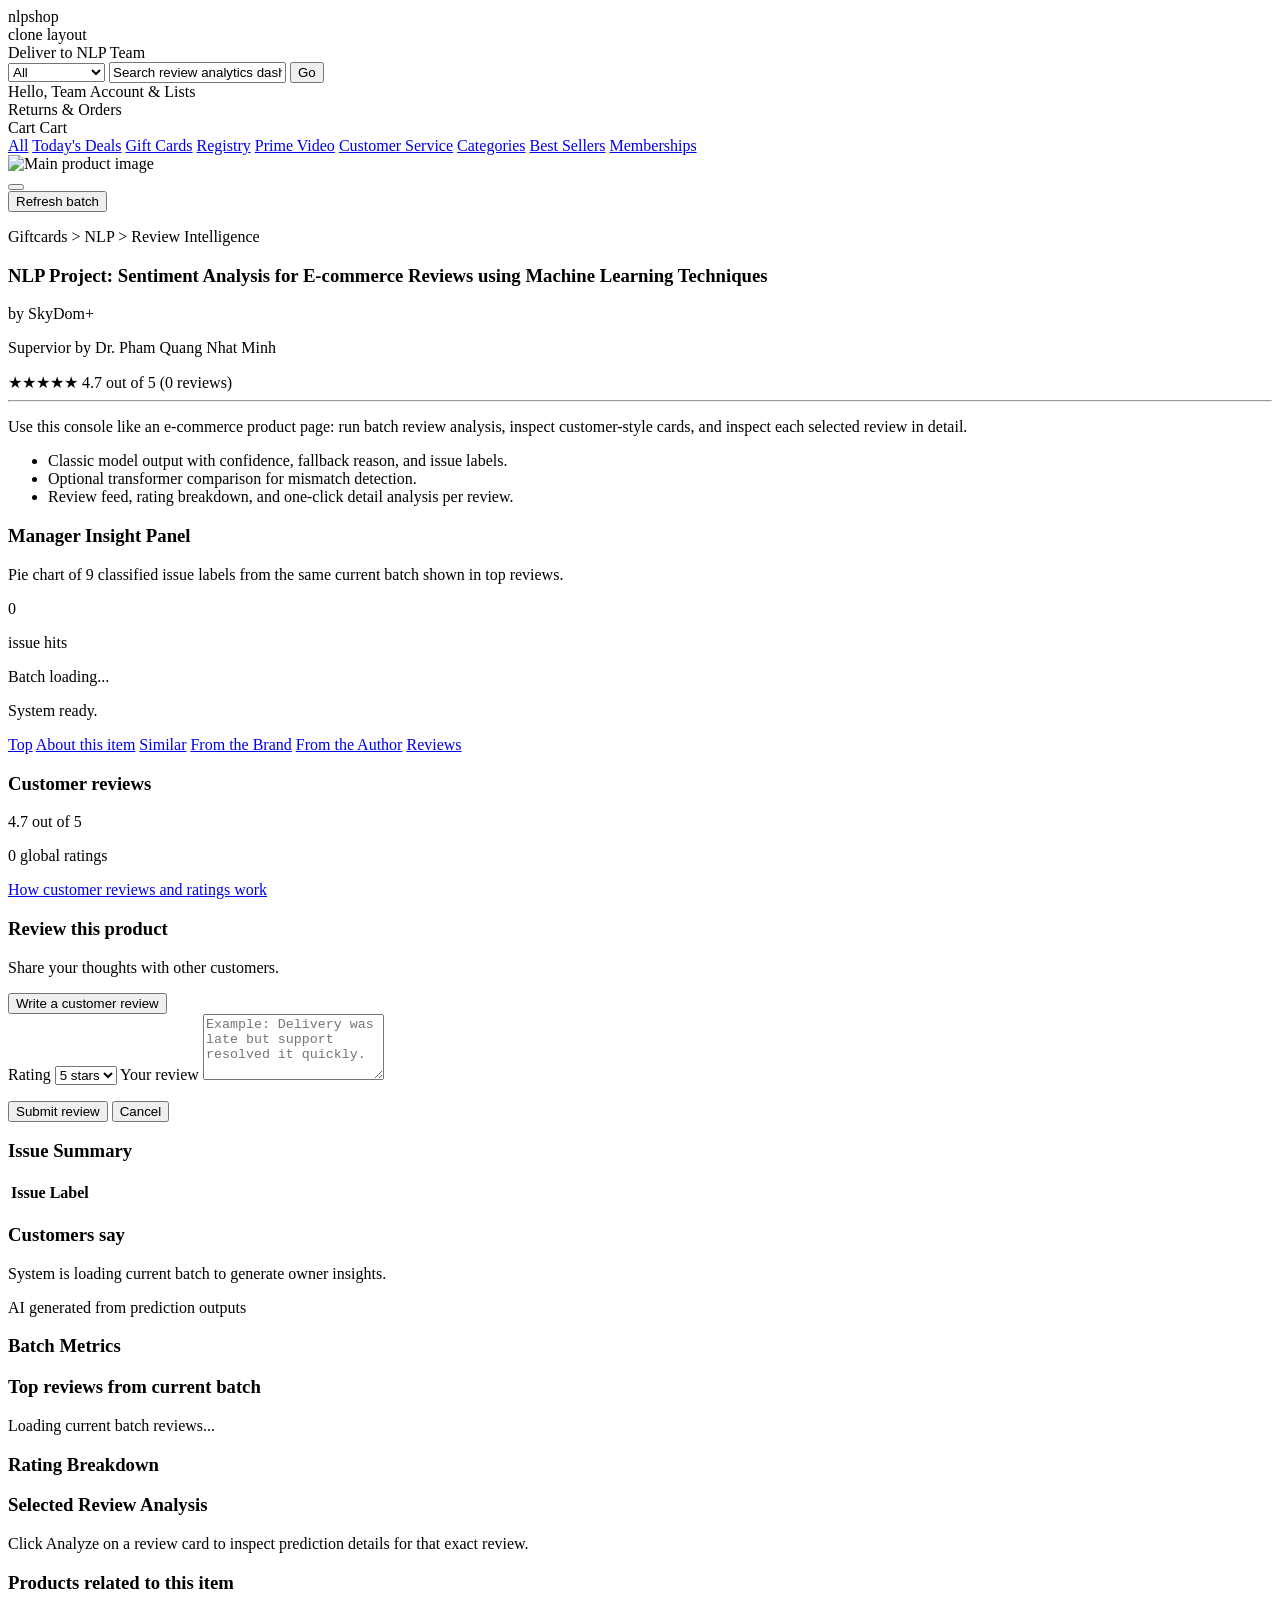
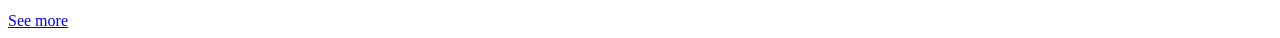
==== webapp/static/index.html @ 289f34f3 "Update demo setup and improve webapp review/issue behavior" ====
﻿<!doctype html>
<html lang="en">
<head>
  <meta charset="UTF-8" />
  <meta name="viewport" content="width=device-width, initial-scale=1.0" />
  <title>NLP Review Ops</title>
  <link rel="preconnect" href="https://fonts.googleapis.com" />
  <link rel="preconnect" href="https://fonts.gstatic.com" crossorigin />
  <link
    href="https://fonts.googleapis.com/css2?family=Barlow:wght@500;600;700&family=Source+Sans+3:wght@400;500;600;700&display=swap"
    rel="stylesheet"
  />
  <link rel="stylesheet" href="/static/styles.css?v=20260314a" />
</head>
<body>
  <header class="site-header">
    <div class="header-top">
      <div class="logo-block">
        <div class="logo-mark">nlp<span>shop</span></div>
        <div class="logo-sub">clone layout</div>
      </div>

      <div class="ship-block">
        <span class="ship-label">Deliver to</span>
        <span class="ship-value">NLP Team</span>
      </div>

      <div class="search-block">
        <select aria-label="Search category">
          <option>All</option>
          <option>Sentiment</option>
          <option>Issue Labels</option>
          <option>Transformer</option>
        </select>
        <input type="text" value="Search review analytics dashboard" readonly />
        <button type="button" aria-label="Search">Go</button>
      </div>

      <div class="header-actions">
        <div class="action-tile">
          <span class="small">Hello, Team</span>
          <span class="large">Account & Lists</span>
        </div>
        <div class="action-tile">
          <span class="small">Returns</span>
          <span class="large">& Orders</span>
        </div>
        <div class="cart-tile">
          <span class="cart-icon">Cart</span>
          <span>Cart</span>
        </div>
      </div>
    </div>

    <nav class="header-sub">
      <a href="#">All</a>
      <a href="#">Today's Deals</a>
      <a href="#">Gift Cards</a>
      <a href="#">Registry</a>
      <a href="#">Prime Video</a>
      <a href="#">Customer Service</a>
      <a href="#">Categories</a>
      <a href="#">Best Sellers</a>
      <a href="#">Memberships</a>
    </nav>
  </header>

  <main class="page-wrap">
    <section class="product-grid">
      <aside class="card product-left">
        <div class="product-image-frame">
          <img id="main-product-image" src="" alt="Main product image" />
        </div>
        <div id="product-thumb-grid" class="thumb-grid">
          <button class="thumb active" type="button"></button>
        </div>
        <button id="run-sample-from-left" class="outline-btn" type="button">Refresh batch</button>
      </aside>

      <section class="card product-center">
        <p class="breadcrumbs">Giftcards &gt; NLP &gt; Review Intelligence</p>
        <h1>NLP Project: Sentiment Analysis for E-commerce Reviews using Machine Learning Techniques</h1>
        <p class="byline">by SkyDom+</p>
        <p class="byline-sub">Supervior by Dr. Pham Quang Nhat Minh</p>
        <div class="rating-line">
          <span id="product-stars">&#9733;&#9733;&#9733;&#9733;&#9733;</span>
          <span id="product-rating-value">4.7 out of 5</span>
          <span id="product-rating-count">(0 reviews)</span>
        </div>
        <hr />
        <p class="description">
          Use this console like an e-commerce product page: run batch review analysis, inspect
          customer-style cards, and inspect each selected review in detail.
        </p>
        <ul class="highlights">
          <li>Classic model output with confidence, fallback reason, and issue labels.</li>
          <li>Optional transformer comparison for mismatch detection.</li>
          <li>Review feed, rating breakdown, and one-click detail analysis per review.</li>
        </ul>
        <div id="status-strip" class="status-strip"></div>
      </section>

      <aside class="product-right">
        <article class="card manager-insight-card">
          <h3>Manager Insight Panel</h3>
          <p class="muted">
            Pie chart of 9 classified issue labels from the same current batch shown in top reviews.
          </p>
          <div class="ops-pie-layout">
            <div id="ops-label-pie" class="ops-label-pie">
              <div class="ops-pie-center">
                <p id="ops-total-flags">0</p>
                <span>issue hits</span>
              </div>
            </div>
            <div id="ops-label-legend" class="ops-label-legend"></div>
          </div>
          <p id="ops-batch-note" class="muted">Batch loading...</p>
          <p id="run-message" class="run-message">System ready.</p>
        </article>
      </aside>
    </section>

    <nav class="review-tabs">
      <a href="#">Top</a>
      <a href="#">About this item</a>
      <a href="#">Similar</a>
      <a href="#">From the Brand</a>
      <a href="#">From the Author</a>
      <a class="active" href="#">Reviews</a>
    </nav>

    <section class="review-grid">
      <aside class="left-column">
        <article class="card">
          <h3>Customer reviews</h3>
          <p id="left-overall-score" class="overall-score">4.7 out of 5</p>
          <p id="left-rating-count" class="muted">0 global ratings</p>
          <div id="rating-bars" class="rating-bars"></div>
          <a class="muted-link" href="#">How customer reviews and ratings work</a>
        </article>

        <article class="card">
          <h3>Review this product</h3>
          <p class="muted">Share your thoughts with other customers.</p>
          <button id="write-review-btn" class="outline-btn" type="button">Write a customer review</button>
          <div id="review-compose-panel" class="review-compose-panel hidden" aria-live="polite">
            <label for="review-compose-rating">Rating</label>
            <select id="review-compose-rating">
              <option value="5">5 stars</option>
              <option value="4">4 stars</option>
              <option value="3">3 stars</option>
              <option value="2">2 stars</option>
              <option value="1">1 star</option>
            </select>
            <label for="review-compose-text">Your review</label>
            <textarea
              id="review-compose-text"
              rows="4"
              maxlength="1200"
              placeholder="Example: Delivery was late but support resolved it quickly."
            ></textarea>
            <p id="review-compose-error" class="compose-error hidden"></p>
            <div class="compose-actions">
              <button id="review-compose-submit" class="prime-btn" type="button">Submit review</button>
              <button id="review-compose-cancel" class="outline-btn" type="button">Cancel</button>
            </div>
          </div>
        </article>

        <article id="issues-panel" class="card hidden">
          <h3>Issue Summary</h3>
          <div class="table-wrap small">
            <table id="issues-table">
              <thead>
                <tr>
                  <th>Issue Label</th>
                </tr>
              </thead>
              <tbody></tbody>
            </table>
          </div>
        </article>
      </aside>

      <section class="center-column">
        <article class="card">
          <h3>Customers say</h3>
          <p id="customer-say-text" class="customer-say-text">
            System is loading current batch to generate owner insights.
          </p>
          <p class="muted">AI generated from prediction outputs</p>
          <div id="customer-say-tags" class="tag-row"></div>
        </article>

        <article id="summary-panel" class="card hidden">
          <h3>Batch Metrics</h3>
          <div id="kpi-grid" class="kpi-grid"></div>
        </article>

        <article class="card">
          <div class="row-between">
            <h3>Top reviews from current batch</h3>
            <span id="mismatch-note" class="muted"></span>
          </div>
          <div id="reviews-feed" class="reviews-feed current-batch-feed">
            <p class="muted">Loading current batch reviews...</p>
          </div>
        </article>
      </section>

      <aside class="right-column">
        <article id="distribution-panel" class="card hidden">
          <h3>Rating Breakdown</h3>
          <div id="distribution-bars" class="distribution-bars"></div>
        </article>

        <article id="single-review-panel" class="card single-review-panel">
          <h3>Selected Review Analysis</h3>
          <p id="single-review-hint" class="muted">
            Click Analyze on a review card to inspect prediction details for that exact review.
          </p>
          <div id="single-review-content"></div>
        </article>
      </aside>
    </section>

    <section class="recommended-section card">
      <div class="row-between">
        <h3>Products related to this item</h3>
        <a href="#">See more</a>
      </div>
      <div id="recommended-grid" class="recommended-grid"></div>
    </section>
  </main>

  <script src="/static/app.js?v=20260314b"></script>
</body>
</html>
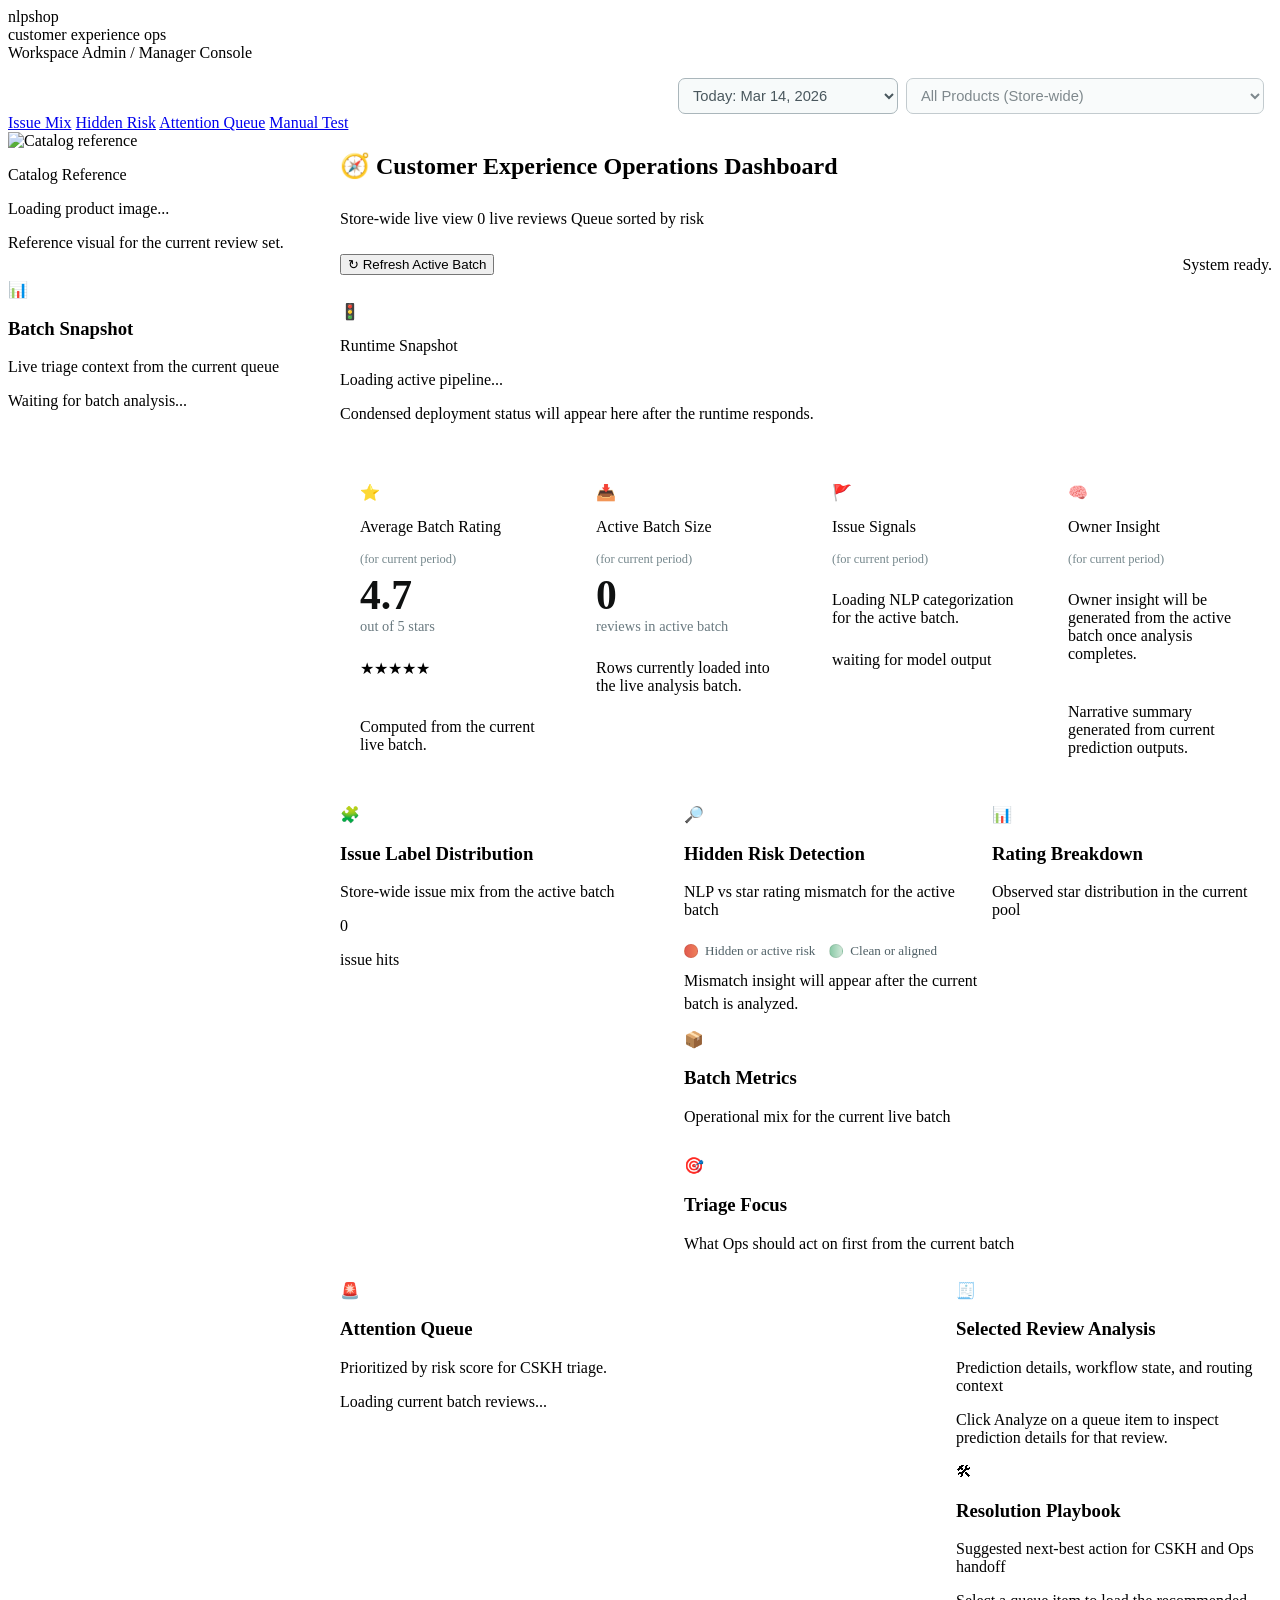
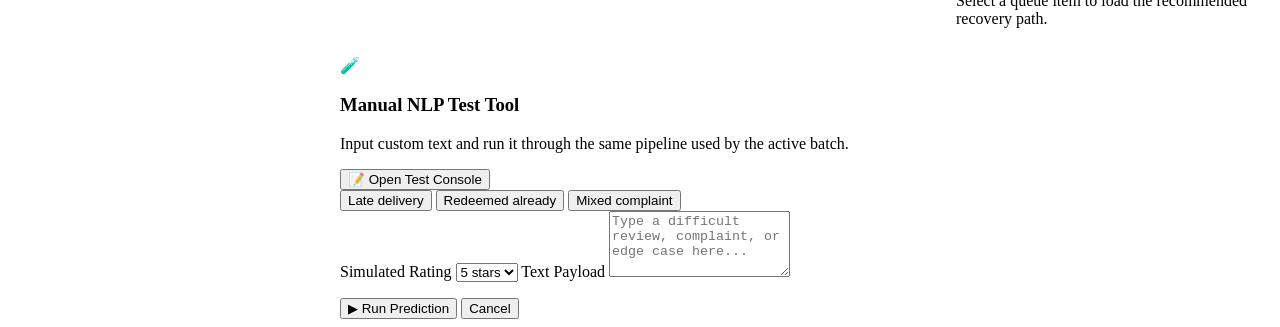
==== commit d9288f32: "updaet UI" ====
--- a/webapp/static/index.html
+++ b/webapp/static/index.html
@@ -1,241 +1,704 @@
-﻿<!doctype html>
+<!doctype html>
 <html lang="en">
 <head>
   <meta charset="UTF-8" />
   <meta name="viewport" content="width=device-width, initial-scale=1.0" />
-  <title>NLP Review Ops</title>
+  <title>NLPSHOP CX Ops Dashboard</title>
   <link rel="preconnect" href="https://fonts.googleapis.com" />
   <link rel="preconnect" href="https://fonts.gstatic.com" crossorigin />
   <link
     href="https://fonts.googleapis.com/css2?family=Barlow:wght@500;600;700&family=Source+Sans+3:wght@400;500;600;700&display=swap"
     rel="stylesheet"
   />
-  <link rel="stylesheet" href="/static/styles.css?v=20260314a" />
+  <link rel="stylesheet" href="/static/styles.css?v=20260321q" />
+  <style>
+    body::before,
+    body::after {
+      display: none;
+    }
+
+    .admin-shell {
+      display: grid;
+      grid-template-columns: 320px minmax(0, 1fr);
+      gap: 12px;
+      position: relative;
+      z-index: 1;
+      align-items: start;
+    }
+
+    .catalog-rail {
+      position: sticky;
+      top: 98px;
+      align-self: start;
+      display: grid;
+      gap: 12px;
+    }
+
+    .dashboard-content {
+      min-width: 0;
+      display: grid;
+      gap: 12px;
+    }
+
+    .top-control-cluster {
+      display: grid;
+      gap: 4px;
+      justify-items: end;
+    }
+
+    .top-control-row {
+      display: flex;
+      align-items: center;
+      justify-content: flex-end;
+      gap: 8px;
+      flex-wrap: wrap;
+    }
+
+    .top-control-group {
+      display: grid;
+      gap: 4px;
+    }
+
+    .top-control-label {
+      margin: 0;
+      font-size: 0.68rem;
+      text-transform: uppercase;
+      letter-spacing: 0.08em;
+      color: rgba(255, 255, 255, 0.78);
+    }
+
+    .admin-select--dark {
+      min-width: 220px;
+      color: #223239;
+      background: #ffffff;
+      border-color: #ffffff;
+    }
+
+    .top-context-note {
+      margin: 0;
+      max-width: none;
+      font-size: 0.72rem;
+      line-height: 1.25;
+      text-align: left;
+      color: rgba(255, 255, 255, 0.64);
+      flex: 1;
+    }
+
+    .admin-hero {
+      display: grid;
+      grid-template-columns: minmax(0, 1fr);
+      gap: 12px;
+      align-items: start;
+    }
+
+    .admin-hero-main,
+    .admin-hero-side {
+      display: grid;
+      gap: 10px;
+    }
+
+    .admin-control-panel {
+      display: grid;
+      gap: 8px;
+    }
+
+    .admin-select {
+      width: 100%;
+      border: 1px solid #aab6bb;
+      border-radius: 7px;
+      padding: 8px 10px;
+      font-size: 0.92rem;
+      font-family: "Source Sans 3", sans-serif;
+      color: #49575d;
+      background: #f7fafa;
+    }
+
+    .admin-action-row {
+      display: flex;
+      align-items: center;
+      justify-content: space-between;
+      gap: 12px;
+      flex-wrap: wrap;
+    }
+
+    .admin-summary-grid {
+      display: grid;
+      grid-template-columns: repeat(4, minmax(0, 1fr));
+      gap: 12px;
+    }
+
+    .admin-summary-card {
+      display: grid;
+      gap: 8px;
+      align-content: start;
+      min-height: 158px;
+      padding: 20px;
+    }
+
+    .admin-summary-value {
+      margin: 0;
+      font-size: 2.6rem;
+      font-weight: 700;
+      line-height: 0.98;
+      color: #0f1111;
+    }
+
+    .admin-summary-inline-note {
+      margin: 0;
+      font-size: 0.9rem;
+      color: #6a7a80;
+      font-weight: 500;
+    }
+
+    .admin-summary-stack {
+      display: grid;
+      gap: 2px;
+      align-items: end;
+    }
+
+    .admin-summary-period {
+      margin: 0;
+      font-size: 0.78rem;
+      color: #76888d;
+    }
+
+    .admin-status-strip {
+      display: grid;
+      gap: 8px;
+    }
+
+    .admin-analysis-grid {
+      display: grid;
+      grid-template-columns: minmax(290px, 330px) minmax(0, 1fr);
+      gap: 14px;
+      align-items: start;
+    }
+
+    .admin-analysis-stack {
+      display: grid;
+      grid-template-columns: minmax(0, 1.2fr) minmax(280px, 0.92fr);
+      gap: 14px;
+      align-items: start;
+    }
+
+    .admin-span-two {
+      grid-column: 1 / -1;
+    }
+
+    .admin-queue-grid {
+      display: grid;
+      grid-template-columns: minmax(0, 1fr) 316px;
+      gap: 12px;
+      align-items: start;
+    }
+
+    .queue-main-column {
+      display: grid;
+      gap: 12px;
+      min-width: 0;
+    }
+
+    .legacy-hide {
+      display: none !important;
+    }
+
+    .mismatch-chart {
+      display: grid;
+      gap: 14px;
+      margin-top: 10px;
+    }
+
+    .mismatch-row {
+      display: grid;
+      gap: 8px;
+    }
+
+    .mismatch-row-head {
+      display: flex;
+      align-items: baseline;
+      justify-content: space-between;
+      gap: 12px;
+      flex-wrap: wrap;
+    }
+
+    .mismatch-row-label {
+      margin: 0;
+      font-size: 0.92rem;
+      font-weight: 700;
+      color: #223239;
+    }
+
+    .mismatch-row-meta {
+      margin: 0;
+      font-size: 0.8rem;
+      color: #66777c;
+    }
+
+    .mismatch-bar {
+      display: flex;
+      height: 18px;
+      overflow: hidden;
+      border-radius: 999px;
+      background: #eef3f5;
+      border: 1px solid #d7e0e3;
+    }
+
+    .mismatch-segment {
+      height: 100%;
+      min-width: 0;
+    }
+
+    .mismatch-segment--risk {
+      background: linear-gradient(90deg, #e15a4f 0%, #ef7f5a 100%);
+    }
+
+    .mismatch-segment--clean {
+      background: linear-gradient(90deg, #89c9a6 0%, #cfe8d8 100%);
+    }
+
+    .mismatch-legend {
+      display: flex;
+      gap: 14px;
+      flex-wrap: wrap;
+      margin-top: 8px;
+    }
+
+    .mismatch-legend-item {
+      display: inline-flex;
+      align-items: center;
+      gap: 7px;
+      font-size: 0.82rem;
+      color: #4f6066;
+    }
+
+    .mismatch-legend-swatch {
+      width: 12px;
+      height: 12px;
+      border-radius: 999px;
+      border: 1px solid rgba(0, 0, 0, 0.08);
+    }
+
+    .mismatch-note {
+      margin: 10px 0 0;
+      line-height: 1.45;
+    }
+
+    @media (max-width: 1180px) {
+      .admin-shell,
+      .admin-hero,
+      .admin-analysis-grid,
+      .admin-queue-grid {
+        grid-template-columns: 1fr;
+      }
+
+      .catalog-rail {
+        position: static;
+      }
+
+      .top-control-cluster {
+        justify-items: stretch;
+      }
+
+      .top-control-row {
+        justify-content: flex-start;
+      }
+
+      .top-context-note {
+        text-align: left;
+      }
+
+      .admin-analysis-stack {
+        grid-template-columns: 1fr;
+      }
+
+      #metrics-panel {
+        grid-column: auto;
+      }
+
+      .admin-span-two {
+        grid-column: auto;
+      }
+    }
+
+    @media (max-width: 900px) {
+      .admin-summary-grid {
+        grid-template-columns: repeat(2, minmax(0, 1fr));
+      }
+    }
+
+    @media (max-width: 620px) {
+      .admin-summary-grid {
+        grid-template-columns: 1fr;
+      }
+    }
+  </style>
 </head>
-<body>
+<body data-app-view="admin">
   <header class="site-header">
     <div class="header-top">
       <div class="logo-block">
         <div class="logo-mark">nlp<span>shop</span></div>
-        <div class="logo-sub">clone layout</div>
+        <div class="logo-sub">customer experience ops</div>
       </div>
 
       <div class="ship-block">
-        <span class="ship-label">Deliver to</span>
-        <span class="ship-value">NLP Team</span>
-      </div>
-
-      <div class="search-block">
-        <select aria-label="Search category">
-          <option>All</option>
-          <option>Sentiment</option>
-          <option>Issue Labels</option>
-          <option>Transformer</option>
-        </select>
-        <input type="text" value="Search review analytics dashboard" readonly />
-        <button type="button" aria-label="Search">Go</button>
-      </div>
-
-      <div class="header-actions">
-        <div class="action-tile">
-          <span class="small">Hello, Team</span>
-          <span class="large">Account & Lists</span>
-        </div>
-        <div class="action-tile">
-          <span class="small">Returns</span>
-          <span class="large">& Orders</span>
-        </div>
-        <div class="cart-tile">
-          <span class="cart-icon">Cart</span>
-          <span>Cart</span>
+        <span class="ship-label">Workspace</span>
+        <span class="ship-value">Admin / Manager Console</span>
+      </div>
+
+      <div class="top-control-cluster">
+        <div class="top-control-row">
+          <label class="top-control-group" for="date-range-select">
+            <span class="top-control-label">Date Range</span>
+            <select id="date-range-select" class="admin-select admin-select--dark">
+              <option value="today" selected>Today: Mar 14, 2026</option>
+              <option value="yesterday">Yesterday: Mar 13, 2026</option>
+              <option value="last_7_days">Last 7 Days</option>
+              <option value="this_month">This Month</option>
+            </select>
+          </label>
+
+          <label class="top-control-group" for="mock-product-filter">
+            <span class="top-control-label">Product Filter</span>
+            <select
+              id="mock-product-filter"
+              class="admin-select admin-select--dark"
+              disabled
+              title="MOCKED - Requires Phase 2 Database Schema Update: Missing Product_ID FK mapping in review rows."
+            >
+              <option>All Products (Store-wide)</option>
+              <option>Gift Card Floral [requires product_id mapping]</option>
+              <option>Gift Card Birthday [requires product_id mapping]</option>
+            </select>
+          </label>
+
+          <div id="header-batch-actions" class="header-batch-actions" aria-live="polite"></div>
         </div>
       </div>
     </div>
 
-    <nav class="header-sub">
-      <a href="#">All</a>
-      <a href="#">Today's Deals</a>
-      <a href="#">Gift Cards</a>
-      <a href="#">Registry</a>
-      <a href="#">Prime Video</a>
-      <a href="#">Customer Service</a>
-      <a href="#">Categories</a>
-      <a href="#">Best Sellers</a>
-      <a href="#">Memberships</a>
-    </nav>
+    <div class="header-sub" data-view="admin">
+      <a href="#issue-mix">Issue Mix</a>
+      <a href="#summary-panel">Hidden Risk</a>
+      <a href="#attention-queue">Attention Queue</a>
+      <a href="#manual-test">Manual Test</a>
+    </div>
   </header>
 
-  <main class="page-wrap">
-    <section class="product-grid">
-      <aside class="card product-left">
-        <div class="product-image-frame">
-          <img id="main-product-image" src="" alt="Main product image" />
-        </div>
-        <div id="product-thumb-grid" class="thumb-grid">
-          <button class="thumb active" type="button"></button>
-        </div>
-        <button id="run-sample-from-left" class="outline-btn" type="button">Refresh batch</button>
-      </aside>
-
-      <section class="card product-center">
-        <p class="breadcrumbs">Giftcards &gt; NLP &gt; Review Intelligence</p>
-        <h1>NLP Project: Sentiment Analysis for E-commerce Reviews using Machine Learning Techniques</h1>
-        <p class="byline">by SkyDom+</p>
-        <p class="byline-sub">Supervior by Dr. Pham Quang Nhat Minh</p>
-        <div class="rating-line">
-          <span id="product-stars">&#9733;&#9733;&#9733;&#9733;&#9733;</span>
-          <span id="product-rating-value">4.7 out of 5</span>
-          <span id="product-rating-count">(0 reviews)</span>
-        </div>
-        <hr />
-        <p class="description">
-          Use this console like an e-commerce product page: run batch review analysis, inspect
-          customer-style cards, and inspect each selected review in detail.
+  <main class="page-wrap admin-shell">
+    <aside class="catalog-rail" aria-label="Catalog context">
+      <div id="catalog-context-card" class="catalog-context-card">
+        <img id="catalog-context-image" class="catalog-context-image" src="" alt="Catalog reference" />
+        <div class="catalog-context-copy">
+          <p class="catalog-context-label">Catalog Reference</p>
+          <p id="catalog-context-name" class="catalog-context-name">Loading product image...</p>
+          <p id="catalog-context-note" class="catalog-context-note">Reference visual for the current review set.</p>
+        </div>
+      </div>
+
+      <article class="card rail-context-card">
+        <div class="section-heading section-heading--compact">
+          <span class="section-icon" aria-hidden="true">&#128202;</span>
+          <div>
+            <h3>Batch Snapshot</h3>
+            <p class="muted">Live triage context from the current queue</p>
+          </div>
+        </div>
+        <div id="rail-snapshot-grid" class="rail-snapshot-grid">
+          <p class="muted">Waiting for batch analysis...</p>
+        </div>
+      </article>
+    </aside>
+
+    <div class="dashboard-content">
+    <section class="card admin-hero admin-hero--compact">
+      <div class="admin-hero-main">
+        <h1 class="hero-title">
+          <span class="section-icon section-icon--hero" aria-hidden="true">🧭</span>
+          <span>Customer Experience Operations Dashboard</span>
+        </h1>
+        <div class="hero-meta-row">
+          <span class="hero-meta-pill">Store-wide live view</span>
+          <span id="hero-batch-pill" class="hero-meta-pill">0 live reviews</span>
+          <span class="hero-meta-pill hero-meta-pill--soft">Queue sorted by risk</span>
+        </div>
+      </div>
+
+      <div class="admin-hero-side">
+        <div class="admin-action-row">
+          <button id="run-sample-from-left" class="prime-btn" type="button">↻ Refresh Active Batch</button>
+          <p id="run-message" class="run-message">System ready.</p>
+        </div>
+      </div>
+    </section>
+
+    <section id="status-strip" class="status-strip admin-status-strip hidden" aria-hidden="true">
+      <article class="status-card">
+        <div class="status-card-head">
+          <span class="status-icon" aria-hidden="true">🚦</span>
+          <div class="status-copy">
+            <p class="status-label">Runtime Snapshot</p>
+            <p class="status-value">Loading active pipeline...</p>
+          </div>
+        </div>
+        <p class="status-meta">Condensed deployment status will appear here after the runtime responds.</p>
+      </article>
+    </section>
+
+    <section id="admin-toolbar" class="admin-toolbar" aria-label="Batch controls"></section>
+
+    <section class="admin-summary-grid">
+      <article class="card admin-summary-card">
+        <div class="summary-head">
+          <span class="summary-icon" aria-hidden="true">⭐</span>
+          <div>
+            <p class="status-label">Average Batch Rating</p>
+            <p class="admin-summary-period" data-current-period>(for current period)</p>
+          </div>
+        </div>
+        <div class="admin-summary-stack">
+          <p id="left-overall-score" class="admin-summary-value">4.7</p>
+          <p class="admin-summary-inline-note">out of 5 stars</p>
+        </div>
+        <p id="product-stars">&#9733;&#9733;&#9733;&#9733;&#9733;</p>
+        <p class="muted">Computed from the current live batch.</p>
+      </article>
+
+      <article class="card admin-summary-card">
+        <div class="summary-head">
+          <span class="summary-icon" aria-hidden="true">📥</span>
+          <div>
+            <p class="status-label">Active Batch Size</p>
+            <p class="admin-summary-period" data-current-period>(for current period)</p>
+          </div>
+        </div>
+        <div class="admin-summary-stack">
+          <p id="left-rating-count" class="admin-summary-value">0</p>
+          <p class="admin-summary-inline-note">reviews in active batch</p>
+        </div>
+        <p class="muted">Rows currently loaded into the live analysis batch.</p>
+      </article>
+
+      <article class="card admin-summary-card">
+        <div class="summary-head">
+          <span class="summary-icon" aria-hidden="true">🚩</span>
+          <div>
+            <p class="status-label">Issue Signals</p>
+            <p class="admin-summary-period" data-current-period>(for current period)</p>
+          </div>
+        </div>
+        <p id="ops-batch-note" class="customer-say-text">
+          Loading NLP categorization for the active batch.
         </p>
-        <ul class="highlights">
-          <li>Classic model output with confidence, fallback reason, and issue labels.</li>
-          <li>Optional transformer comparison for mismatch detection.</li>
-          <li>Review feed, rating breakdown, and one-click detail analysis per review.</li>
-        </ul>
-        <div id="status-strip" class="status-strip"></div>
-      </section>
-
-      <aside class="product-right">
-        <article class="card manager-insight-card">
-          <h3>Manager Insight Panel</h3>
-          <p class="muted">
-            Pie chart of 9 classified issue labels from the same current batch shown in top reviews.
-          </p>
-          <div class="ops-pie-layout">
-            <div id="ops-label-pie" class="ops-label-pie">
-              <div class="ops-pie-center">
-                <p id="ops-total-flags">0</p>
-                <span>issue hits</span>
+        <div id="customer-say-tags" class="tag-row">
+          <span class="tag">waiting for model output</span>
+        </div>
+      </article>
+
+      <article class="card admin-summary-card">
+        <div class="summary-head">
+          <span class="summary-icon" aria-hidden="true">🧠</span>
+          <div>
+            <p class="status-label">Owner Insight</p>
+            <p class="admin-summary-period" data-current-period>(for current period)</p>
+          </div>
+        </div>
+        <p id="customer-say-text" class="customer-say-text">
+          Owner insight will be generated from the active batch once analysis completes.
+        </p>
+        <p class="muted">Narrative summary generated from current prediction outputs.</p>
+      </article>
+    </section>
+
+    <section class="admin-analysis-grid">
+      <article id="issue-mix" class="card manager-insight-card">
+        <div class="row-between">
+          <div class="section-heading">
+            <span class="section-icon" aria-hidden="true">🧩</span>
+            <div>
+              <h3>Issue Label Distribution</h3>
+              <p class="muted">Store-wide issue mix from the active batch</p>
+            </div>
+          </div>
+        </div>
+        <div class="ops-pie-layout">
+          <div id="ops-label-pie" class="ops-label-pie">
+            <div class="ops-pie-center">
+              <p id="ops-total-flags">0</p>
+              <span>issue hits</span>
+            </div>
+          </div>
+          <div id="ops-label-legend" class="ops-label-legend"></div>
+        </div>
+        <div id="issue-mix-snapshot" class="issue-snapshot-grid"></div>
+      </article>
+
+      <div class="admin-analysis-stack">
+        <article id="summary-panel" class="card hidden">
+          <div class="row-between">
+            <div class="section-heading">
+              <span class="section-icon" aria-hidden="true">🔎</span>
+              <div>
+              <h3>Hidden Risk Detection</h3>
+              <p class="muted">NLP vs star rating mismatch for the active batch</p>
               </div>
             </div>
-            <div id="ops-label-legend" class="ops-label-legend"></div>
-          </div>
-          <p id="ops-batch-note" class="muted">Batch loading...</p>
-          <p id="run-message" class="run-message">System ready.</p>
+          </div>
+          <div id="mismatch-chart" class="mismatch-chart"></div>
+          <div class="mismatch-legend">
+            <span class="mismatch-legend-item">
+              <span class="mismatch-legend-swatch mismatch-segment--risk"></span>
+              Hidden or active risk
+            </span>
+            <span class="mismatch-legend-item">
+              <span class="mismatch-legend-swatch mismatch-segment--clean"></span>
+              Clean or aligned
+            </span>
+          </div>
+          <p id="mismatch-insight" class="muted mismatch-note">
+            Mismatch insight will appear after the current batch is analyzed.
+          </p>
         </article>
-      </aside>
-    </section>
-
-    <nav class="review-tabs">
-      <a href="#">Top</a>
-      <a href="#">About this item</a>
-      <a href="#">Similar</a>
-      <a href="#">From the Brand</a>
-      <a href="#">From the Author</a>
-      <a class="active" href="#">Reviews</a>
-    </nav>
-
-    <section class="review-grid">
-      <aside class="left-column">
-        <article class="card">
-          <h3>Customer reviews</h3>
-          <p id="left-overall-score" class="overall-score">4.7 out of 5</p>
-          <p id="left-rating-count" class="muted">0 global ratings</p>
-          <div id="rating-bars" class="rating-bars"></div>
-          <a class="muted-link" href="#">How customer reviews and ratings work</a>
+
+        <article id="distribution-panel" class="card hidden">
+          <div class="section-heading section-heading--compact">
+            <span class="section-icon" aria-hidden="true">📊</span>
+            <div>
+              <h3>Rating Breakdown</h3>
+              <p class="muted">Observed star distribution in the current pool</p>
+            </div>
+          </div>
+          <div id="distribution-bars" class="distribution-bars"></div>
+          <div id="rating-bars" class="rating-bars hidden"></div>
         </article>
 
-        <article class="card">
-          <h3>Review this product</h3>
-          <p class="muted">Share your thoughts with other customers.</p>
-          <button id="write-review-btn" class="outline-btn" type="button">Write a customer review</button>
-          <div id="review-compose-panel" class="review-compose-panel hidden" aria-live="polite">
-            <label for="review-compose-rating">Rating</label>
-            <select id="review-compose-rating">
-              <option value="5">5 stars</option>
-              <option value="4">4 stars</option>
-              <option value="3">3 stars</option>
-              <option value="2">2 stars</option>
-              <option value="1">1 star</option>
-            </select>
-            <label for="review-compose-text">Your review</label>
-            <textarea
-              id="review-compose-text"
-              rows="4"
-              maxlength="1200"
-              placeholder="Example: Delivery was late but support resolved it quickly."
-            ></textarea>
-            <p id="review-compose-error" class="compose-error hidden"></p>
-            <div class="compose-actions">
-              <button id="review-compose-submit" class="prime-btn" type="button">Submit review</button>
-              <button id="review-compose-cancel" class="outline-btn" type="button">Cancel</button>
+        <article id="metrics-panel" class="card hidden admin-span-two">
+          <div class="section-heading section-heading--compact">
+            <span class="section-icon" aria-hidden="true">&#128230;</span>
+            <div>
+              <h3>Batch Metrics</h3>
+              <p class="muted">Operational mix for the current live batch</p>
             </div>
           </div>
-        </article>
-
-        <article id="issues-panel" class="card hidden">
-          <h3>Issue Summary</h3>
-          <div class="table-wrap small">
-            <table id="issues-table">
-              <thead>
-                <tr>
-                  <th>Issue Label</th>
-                </tr>
-              </thead>
-              <tbody></tbody>
-            </table>
-          </div>
-        </article>
-      </aside>
-
-      <section class="center-column">
-        <article class="card">
-          <h3>Customers say</h3>
-          <p id="customer-say-text" class="customer-say-text">
-            System is loading current batch to generate owner insights.
-          </p>
-          <p class="muted">AI generated from prediction outputs</p>
-          <div id="customer-say-tags" class="tag-row"></div>
-        </article>
-
-        <article id="summary-panel" class="card hidden">
-          <h3>Batch Metrics</h3>
           <div id="kpi-grid" class="kpi-grid"></div>
         </article>
 
-        <article class="card">
-          <div class="row-between">
-            <h3>Top reviews from current batch</h3>
-            <span id="mismatch-note" class="muted"></span>
-          </div>
-          <div id="reviews-feed" class="reviews-feed current-batch-feed">
-            <p class="muted">Loading current batch reviews...</p>
-          </div>
+        <article id="triage-focus-panel" class="card hidden admin-span-two">
+          <div class="section-heading section-heading--compact">
+            <span class="section-icon" aria-hidden="true">&#127919;</span>
+            <div>
+              <h3>Triage Focus</h3>
+              <p class="muted">What Ops should act on first from the current batch</p>
+            </div>
+          </div>
+          <div id="triage-focus-content" class="triage-focus-content"></div>
         </article>
-      </section>
-
-      <aside class="right-column">
-        <article id="distribution-panel" class="card hidden">
-          <h3>Rating Breakdown</h3>
-          <div id="distribution-bars" class="distribution-bars"></div>
-        </article>
-
-        <article id="single-review-panel" class="card single-review-panel">
-          <h3>Selected Review Analysis</h3>
-          <p id="single-review-hint" class="muted">
-            Click Analyze on a review card to inspect prediction details for that exact review.
+
+      </div>
+    </section>
+
+    <section class="admin-queue-grid">
+      <article id="attention-queue" class="card">
+        <div class="row-between">
+          <div class="section-heading">
+            <span class="section-icon" aria-hidden="true">🚨</span>
+            <div>
+            <h3 id="reviews-section-title">Attention Queue</h3>
+            <p id="reviews-section-note" class="muted">Prioritized by risk score for CSKH triage.</p>
+            </div>
+          </div>
+        </div>
+        <div id="reviews-feed" class="reviews-feed current-batch-feed">
+          <p class="muted">Loading current batch reviews...</p>
+        </div>
+      </article>
+
+      <div class="queue-side-rail">
+      <article id="single-review-panel" class="card single-review-panel">
+        <div class="section-heading section-heading--compact">
+          <span class="section-icon" aria-hidden="true">🧾</span>
+          <div>
+            <h3>Selected Review Analysis</h3>
+            <p class="muted">Prediction details, workflow state, and routing context</p>
+          </div>
+        </div>
+        <p id="single-review-hint" class="muted">
+          Click Analyze on a queue item to inspect prediction details for that review.
+        </p>
+        <div id="single-review-content"></div>
+      </article>
+      <article id="playbook-panel" class="card playbook-panel">
+        <div class="section-heading section-heading--compact">
+          <span class="section-icon" aria-hidden="true">🛠</span>
+          <div>
+            <h3>Resolution Playbook</h3>
+            <p class="muted">Suggested next-best action for CSKH and Ops handoff</p>
+          </div>
+        </div>
+        <div id="playbook-content" class="playbook-content">
+          <p class="muted">Select a queue item to load the recommended recovery path.</p>
+        </div>
+      </article>
+      </div>
+    </section>
+
+    <section id="manual-test" class="card">
+      <div class="row-between">
+        <div class="section-heading">
+          <span class="section-icon" aria-hidden="true">🧪</span>
+          <div>
+          <h3>Manual NLP Test Tool</h3>
+          <p class="muted">
+            Input custom text and run it through the same pipeline used by the active batch.
           </p>
-          <div id="single-review-content"></div>
-        </article>
-      </aside>
+          </div>
+        </div>
+        <button id="write-review-btn" class="outline-btn" type="button">📝 Open Test Console</button>
+      </div>
+
+      <div class="prompt-chip-row">
+        <button type="button" class="prompt-chip" data-prompt-text="Delivery took too long and customer support never replied." data-prompt-rating="2">Late delivery</button>
+        <button type="button" class="prompt-chip" data-prompt-text="Gift card code says already redeemed even though this is a new purchase." data-prompt-rating="1">Redeemed already</button>
+        <button type="button" class="prompt-chip" data-prompt-text="The gift card looks great, but the packaging arrived damaged and refund support was confusing." data-prompt-rating="3">Mixed complaint</button>
+      </div>
+
+      <div id="review-compose-panel" class="review-compose-panel" aria-live="polite">
+        <label for="review-compose-rating">Simulated Rating</label>
+        <select id="review-compose-rating">
+          <option value="5">5 stars</option>
+          <option value="4">4 stars</option>
+          <option value="3">3 stars</option>
+          <option value="2">2 stars</option>
+          <option value="1">1 star</option>
+        </select>
+
+        <label for="review-compose-text">Text Payload</label>
+        <textarea
+          id="review-compose-text"
+          rows="4"
+          maxlength="1200"
+          placeholder="Type a difficult review, complaint, or edge case here..."
+        ></textarea>
+
+        <p id="review-compose-error" class="compose-error hidden"></p>
+
+        <div class="compose-actions">
+          <button id="review-compose-submit" class="prime-btn" type="button">▶ Run Prediction</button>
+          <button id="review-compose-cancel" class="outline-btn" type="button">Cancel</button>
+        </div>
+      </div>
     </section>
 
-    <section class="recommended-section card">
-      <div class="row-between">
-        <h3>Products related to this item</h3>
-        <a href="#">See more</a>
-      </div>
-      <div id="recommended-grid" class="recommended-grid"></div>
-    </section>
+    <div class="legacy-hide" aria-hidden="true">
+      <img id="main-product-image" src="" alt="Legacy hidden product" />
+      <div id="product-thumb-grid"></div>
+      <span id="product-rating-value"></span>
+      <span id="product-rating-count"></span>
+      <div id="recommended-grid"></div>
+    </div>
+    </div>
   </main>
 
-  <script src="/static/app.js?v=20260314b"></script>
+  <script src="/static/app.js?v=20260321q"></script>
 </body>
 </html>
-
-
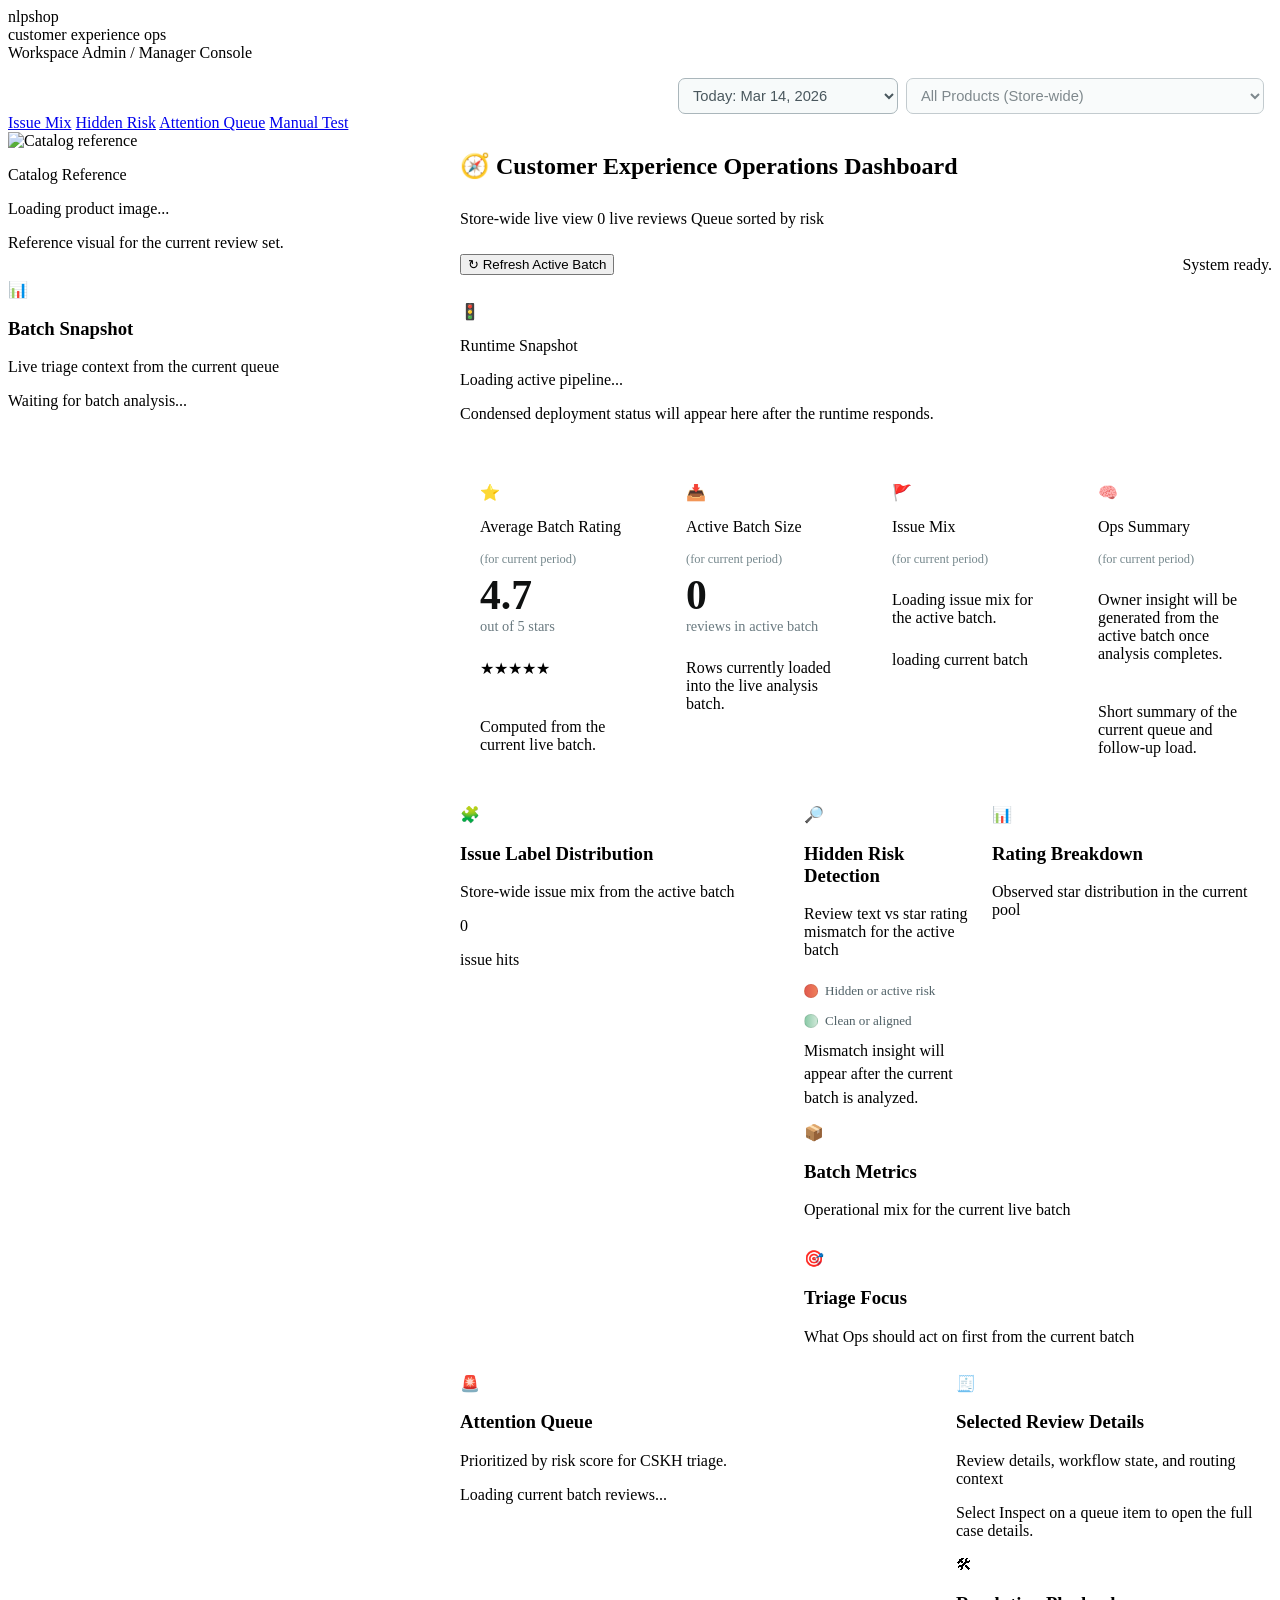
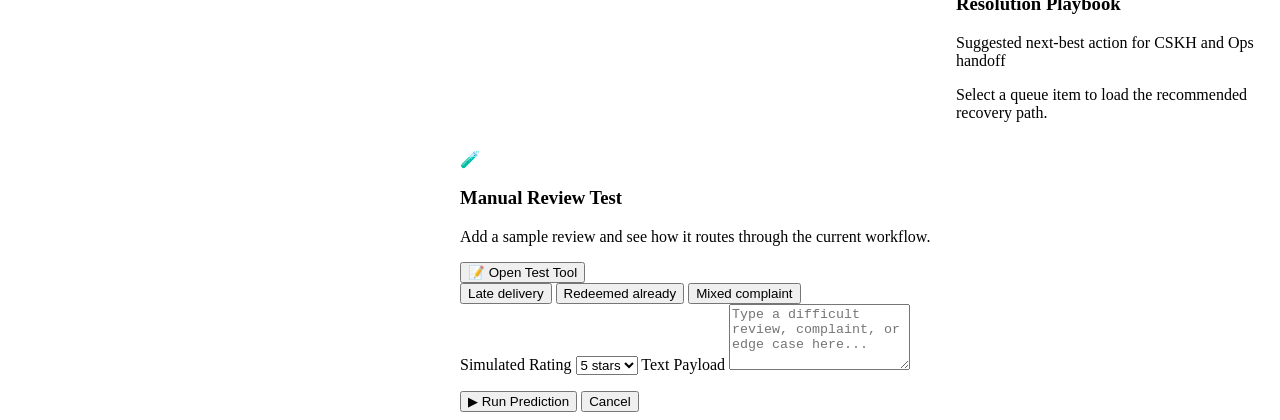
==== commit 467130b6: "Flatten project root and remove nested duplicate folder" ====
--- a/webapp/static/index.html
+++ b/webapp/static/index.html
@@ -10,7 +10,7 @@
     href="https://fonts.googleapis.com/css2?family=Barlow:wght@500;600;700&family=Source+Sans+3:wght@400;500;600;700&display=swap"
     rel="stylesheet"
   />
-  <link rel="stylesheet" href="/static/styles.css?v=20260321q" />
+  <link rel="stylesheet" href="/static/styles.css?v=20260321s" />
   <style>
     body::before,
     body::after {
@@ -19,7 +19,7 @@
 
     .admin-shell {
       display: grid;
-      grid-template-columns: 320px minmax(0, 1fr);
+      grid-template-columns: 440px minmax(0, 1fr);
       gap: 12px;
       position: relative;
       z-index: 1;
@@ -483,15 +483,15 @@
         <div class="summary-head">
           <span class="summary-icon" aria-hidden="true">🚩</span>
           <div>
-            <p class="status-label">Issue Signals</p>
+            <p class="status-label">Issue Mix</p>
             <p class="admin-summary-period" data-current-period>(for current period)</p>
           </div>
         </div>
         <p id="ops-batch-note" class="customer-say-text">
-          Loading NLP categorization for the active batch.
+          Loading issue mix for the active batch.
         </p>
         <div id="customer-say-tags" class="tag-row">
-          <span class="tag">waiting for model output</span>
+          <span class="tag">loading current batch</span>
         </div>
       </article>
 
@@ -499,14 +499,14 @@
         <div class="summary-head">
           <span class="summary-icon" aria-hidden="true">🧠</span>
           <div>
-            <p class="status-label">Owner Insight</p>
+            <p class="status-label">Ops Summary</p>
             <p class="admin-summary-period" data-current-period>(for current period)</p>
           </div>
         </div>
         <p id="customer-say-text" class="customer-say-text">
           Owner insight will be generated from the active batch once analysis completes.
         </p>
-        <p class="muted">Narrative summary generated from current prediction outputs.</p>
+        <p class="muted">Short summary of the current queue and follow-up load.</p>
       </article>
     </section>
 
@@ -540,7 +540,7 @@
               <span class="section-icon" aria-hidden="true">🔎</span>
               <div>
               <h3>Hidden Risk Detection</h3>
-              <p class="muted">NLP vs star rating mismatch for the active batch</p>
+              <p class="muted">Review text vs star rating mismatch for the active batch</p>
               </div>
             </div>
           </div>
@@ -618,12 +618,12 @@
         <div class="section-heading section-heading--compact">
           <span class="section-icon" aria-hidden="true">🧾</span>
           <div>
-            <h3>Selected Review Analysis</h3>
-            <p class="muted">Prediction details, workflow state, and routing context</p>
+            <h3>Selected Review Details</h3>
+            <p class="muted">Review details, workflow state, and routing context</p>
           </div>
         </div>
         <p id="single-review-hint" class="muted">
-          Click Analyze on a queue item to inspect prediction details for that review.
+          Select Inspect on a queue item to open the full case details.
         </p>
         <div id="single-review-content"></div>
       </article>
@@ -647,13 +647,13 @@
         <div class="section-heading">
           <span class="section-icon" aria-hidden="true">🧪</span>
           <div>
-          <h3>Manual NLP Test Tool</h3>
+          <h3>Manual Review Test</h3>
           <p class="muted">
-            Input custom text and run it through the same pipeline used by the active batch.
+            Add a sample review and see how it routes through the current workflow.
           </p>
           </div>
         </div>
-        <button id="write-review-btn" class="outline-btn" type="button">📝 Open Test Console</button>
+        <button id="write-review-btn" class="outline-btn" type="button">📝 Open Test Tool</button>
       </div>
 
       <div class="prompt-chip-row">
@@ -699,6 +699,6 @@
     </div>
   </main>
 
-  <script src="/static/app.js?v=20260321q"></script>
+  <script src="/static/app.js?v=20260321s"></script>
 </body>
 </html>
